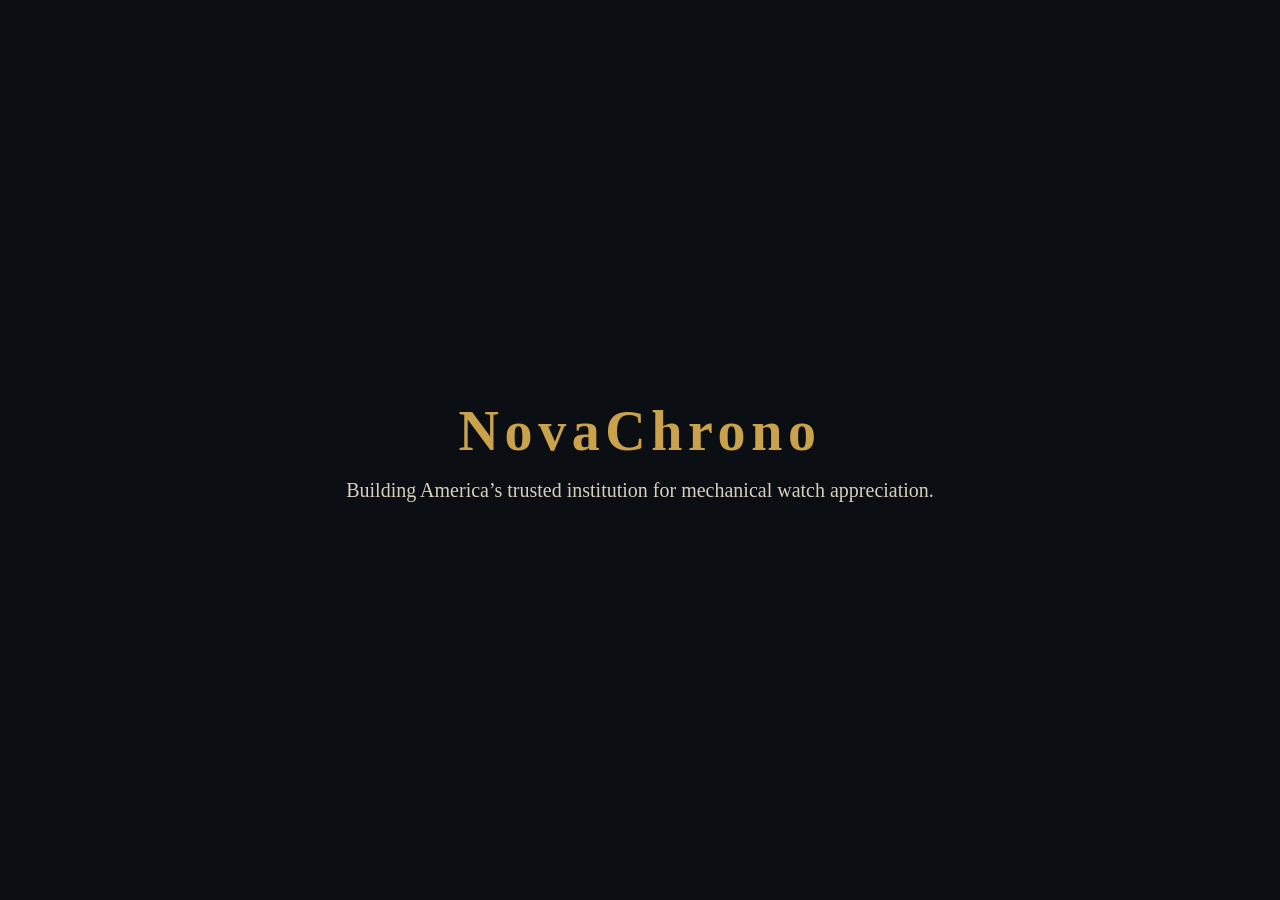
==== index.html @ e64972a2 "Add basic NovaChrono homepage" ====
<!DOCTYPE html>
<html lang="en">
<head>
  <meta charset="UTF-8">
  <meta name="viewport" content="width=device-width, initial-scale=1.0">
  <title>NovaChrono</title>
  <style>
    body {
      margin: 0;
      height: 100vh;
      display: flex;
      align-items: center;
      justify-content: center;
      background-color: #0b0e12;
      color: #f2e9dc;
      font-family: Georgia, 'Times New Roman', serif;
      text-align: center;
    }

    .container {
      padding: 2rem;
    }

    h1 {
      font-size: 3.5rem;
      letter-spacing: 0.1em;
      margin: 0 0 1rem 0;
      color: #c9a24b;
    }

    p {
      font-size: 1.25rem;
      color: #d9cfbf;
      margin: 0;
    }
  </style>
</head>
<body>
  <div class="container">
    <h1>NovaChrono</h1>
    <p>Building America&rsquo;s trusted institution for mechanical watch appreciation.</p>
  </div>
</body>
</html>
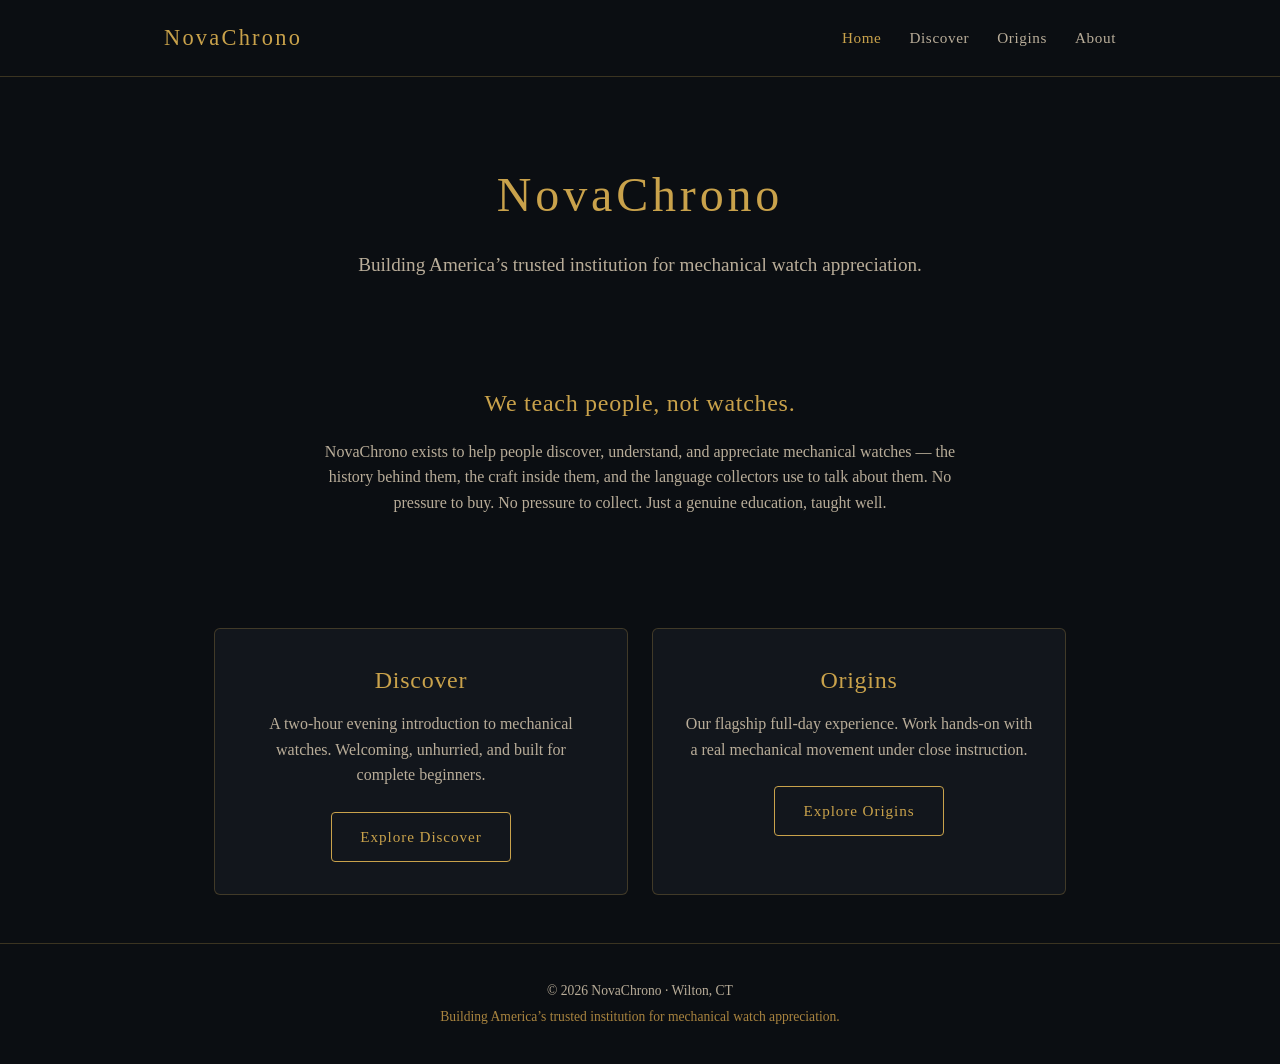
==== commit 18200f23: "Expand into multi-page site: Discover, Origins, About, Book pages with shared nav/footer" ====
--- a/index.html
+++ b/index.html
@@ -4,41 +4,60 @@
   <meta charset="UTF-8">
   <meta name="viewport" content="width=device-width, initial-scale=1.0">
   <title>NovaChrono</title>
-  <style>
-    body {
-      margin: 0;
-      height: 100vh;
-      display: flex;
-      align-items: center;
-      justify-content: center;
-      background-color: #0b0e12;
-      color: #f2e9dc;
-      font-family: Georgia, 'Times New Roman', serif;
-      text-align: center;
-    }
-
-    .container {
-      padding: 2rem;
-    }
-
-    h1 {
-      font-size: 3.5rem;
-      letter-spacing: 0.1em;
-      margin: 0 0 1rem 0;
-      color: #c9a24b;
-    }
-
-    p {
-      font-size: 1.25rem;
-      color: #d9cfbf;
-      margin: 0;
-    }
-  </style>
+  <link rel="stylesheet" href="styles.css">
 </head>
 <body>
-  <div class="container">
-    <h1>NovaChrono</h1>
-    <p>Building America&rsquo;s trusted institution for mechanical watch appreciation.</p>
-  </div>
+
+  <header class="site-header">
+    <div class="container nav-wrap">
+      <a href="index.html" class="logo">NovaChrono</a>
+      <nav class="site-nav">
+        <a href="index.html" class="active">Home</a>
+        <a href="discover.html">Discover</a>
+        <a href="origins.html">Origins</a>
+        <a href="about.html">About</a>
+      </nav>
+    </div>
+  </header>
+
+  <main>
+    <div class="hero">
+      <h1>NovaChrono</h1>
+      <p class="tagline">Building America&rsquo;s trusted institution for mechanical watch appreciation.</p>
+    </div>
+
+    <section class="section-narrow">
+      <h2>We teach people, not watches.</h2>
+      <p>
+        NovaChrono exists to help people discover, understand, and appreciate mechanical
+        watches &mdash; the history behind them, the craft inside them, and the language
+        collectors use to talk about them. No pressure to buy. No pressure to collect.
+        Just a genuine education, taught well.
+      </p>
+    </section>
+
+    <section>
+      <div class="card-grid">
+        <div class="card">
+          <h3>Discover</h3>
+          <p>A two-hour evening introduction to mechanical watches. Welcoming, unhurried, and built for complete beginners.</p>
+          <a href="discover.html" class="btn">Explore Discover</a>
+        </div>
+        <div class="card">
+          <h3>Origins</h3>
+          <p>Our flagship full-day experience. Work hands-on with a real mechanical movement under close instruction.</p>
+          <a href="origins.html" class="btn">Explore Origins</a>
+        </div>
+      </div>
+    </section>
+  </main>
+
+  <footer class="site-footer">
+    <div class="container">
+      <p>&copy; 2026 NovaChrono &middot; Wilton, CT</p>
+      <p class="footer-tagline">Building America&rsquo;s trusted institution for mechanical watch appreciation.</p>
+    </div>
+  </footer>
+
 </body>
 </html>
--- a/styles.css
+++ b/styles.css
@@ -0,0 +1,282 @@
+/* NovaChrono — shared styles */
+
+:root {
+  --bg: #0b0e12;
+  --bg-panel: #12161c;
+  --bg-panel-alt: #161b22;
+  --text: #f2e9dc;
+  --text-muted: #b9ad99;
+  --gold: #c9a24b;
+  --gold-soft: #a9843f;
+  --border: rgba(201, 162, 75, 0.25);
+}
+
+* {
+  box-sizing: border-box;
+}
+
+html, body {
+  margin: 0;
+  padding: 0;
+}
+
+body {
+  background-color: var(--bg);
+  color: var(--text);
+  font-family: Georgia, 'Times New Roman', serif;
+  line-height: 1.6;
+  display: flex;
+  flex-direction: column;
+  min-height: 100vh;
+}
+
+.container {
+  width: 100%;
+  max-width: 1000px;
+  margin: 0 auto;
+  padding: 0 1.5rem;
+}
+
+a {
+  color: var(--gold);
+  text-decoration: none;
+}
+
+a:hover {
+  color: var(--text);
+}
+
+h1, h2, h3 {
+  color: var(--gold);
+  font-weight: normal;
+  letter-spacing: 0.03em;
+  margin: 0 0 1rem 0;
+}
+
+p {
+  color: var(--text-muted);
+  margin: 0 0 1rem 0;
+}
+
+/* Header / Nav */
+
+.site-header {
+  border-bottom: 1px solid var(--border);
+}
+
+.nav-wrap {
+  display: flex;
+  align-items: center;
+  justify-content: space-between;
+  flex-wrap: wrap;
+  gap: 1rem;
+  padding: 1.25rem 1.5rem;
+}
+
+.logo {
+  font-size: 1.4rem;
+  letter-spacing: 0.1em;
+  color: var(--gold);
+}
+
+.logo:hover {
+  color: var(--gold);
+  opacity: 0.85;
+}
+
+.site-nav {
+  display: flex;
+  gap: 1.75rem;
+  flex-wrap: wrap;
+}
+
+.site-nav a {
+  color: var(--text-muted);
+  font-size: 0.95rem;
+  letter-spacing: 0.04em;
+}
+
+.site-nav a:hover,
+.site-nav a.active {
+  color: var(--gold);
+}
+
+/* Main content */
+
+main {
+  flex: 1;
+}
+
+.hero {
+  text-align: center;
+  padding: 5rem 1.5rem 3.5rem 1.5rem;
+}
+
+.hero h1 {
+  font-size: 3rem;
+  letter-spacing: 0.08em;
+}
+
+.hero .tagline {
+  font-size: 1.2rem;
+  max-width: 640px;
+  margin: 0 auto;
+}
+
+.page-hero {
+  text-align: center;
+  padding: 4rem 1.5rem 2.5rem 1.5rem;
+  border-bottom: 1px solid var(--border);
+}
+
+.page-hero h1 {
+  font-size: 2.5rem;
+}
+
+.page-hero .subtitle {
+  font-size: 1.15rem;
+  max-width: 620px;
+  margin: 0 auto;
+  color: var(--text-muted);
+}
+
+section {
+  padding: 3rem 1.5rem;
+}
+
+.section-narrow {
+  max-width: 700px;
+  margin: 0 auto;
+}
+
+.section-narrow h2 {
+  text-align: center;
+}
+
+.section-narrow > p {
+  text-align: center;
+}
+
+/* Cards */
+
+.card-grid {
+  display: grid;
+  grid-template-columns: 1fr 1fr;
+  gap: 1.5rem;
+  max-width: 900px;
+  margin: 0 auto;
+  padding: 0 1.5rem;
+}
+
+.card {
+  background-color: var(--bg-panel);
+  border: 1px solid var(--border);
+  border-radius: 6px;
+  padding: 2rem;
+  text-align: center;
+  transition: border-color 0.2s ease;
+}
+
+.card:hover {
+  border-color: var(--gold-soft);
+}
+
+.card h3 {
+  font-size: 1.5rem;
+  margin-bottom: 0.75rem;
+}
+
+.card p {
+  margin-bottom: 1.5rem;
+}
+
+/* Buttons */
+
+.btn {
+  display: inline-block;
+  border: 1px solid var(--gold);
+  color: var(--gold);
+  padding: 0.75rem 1.75rem;
+  border-radius: 4px;
+  font-size: 0.95rem;
+  letter-spacing: 0.06em;
+}
+
+.btn:hover {
+  background-color: var(--gold);
+  color: var(--bg);
+}
+
+/* Experience detail pages */
+
+.detail-grid {
+  display: grid;
+  grid-template-columns: repeat(4, 1fr);
+  gap: 1rem;
+  max-width: 800px;
+  margin: 2.5rem auto;
+  padding: 0 1.5rem;
+  text-align: center;
+}
+
+.detail-item .label {
+  display: block;
+  font-size: 0.8rem;
+  letter-spacing: 0.08em;
+  text-transform: uppercase;
+  color: var(--text-muted);
+  margin-bottom: 0.35rem;
+}
+
+.detail-item .value {
+  color: var(--gold);
+  font-size: 1.1rem;
+}
+
+.cta-row {
+  text-align: center;
+  padding: 1rem 1.5rem 3.5rem 1.5rem;
+}
+
+/* Footer */
+
+.site-footer {
+  border-top: 1px solid var(--border);
+  padding: 2rem 1.5rem;
+  text-align: center;
+}
+
+.site-footer p {
+  margin: 0.25rem 0;
+  font-size: 0.85rem;
+  color: var(--text-muted);
+}
+
+.site-footer .footer-tagline {
+  color: var(--gold-soft);
+}
+
+/* Responsive */
+
+@media (max-width: 640px) {
+  .hero h1 {
+    font-size: 2.25rem;
+  }
+
+  .page-hero h1 {
+    font-size: 2rem;
+  }
+
+  .card-grid {
+    grid-template-columns: 1fr;
+  }
+
+  .detail-grid {
+    grid-template-columns: 1fr 1fr;
+  }
+
+  .nav-wrap {
+    justify-content: center;
+    text-align: center;
+  }
+}
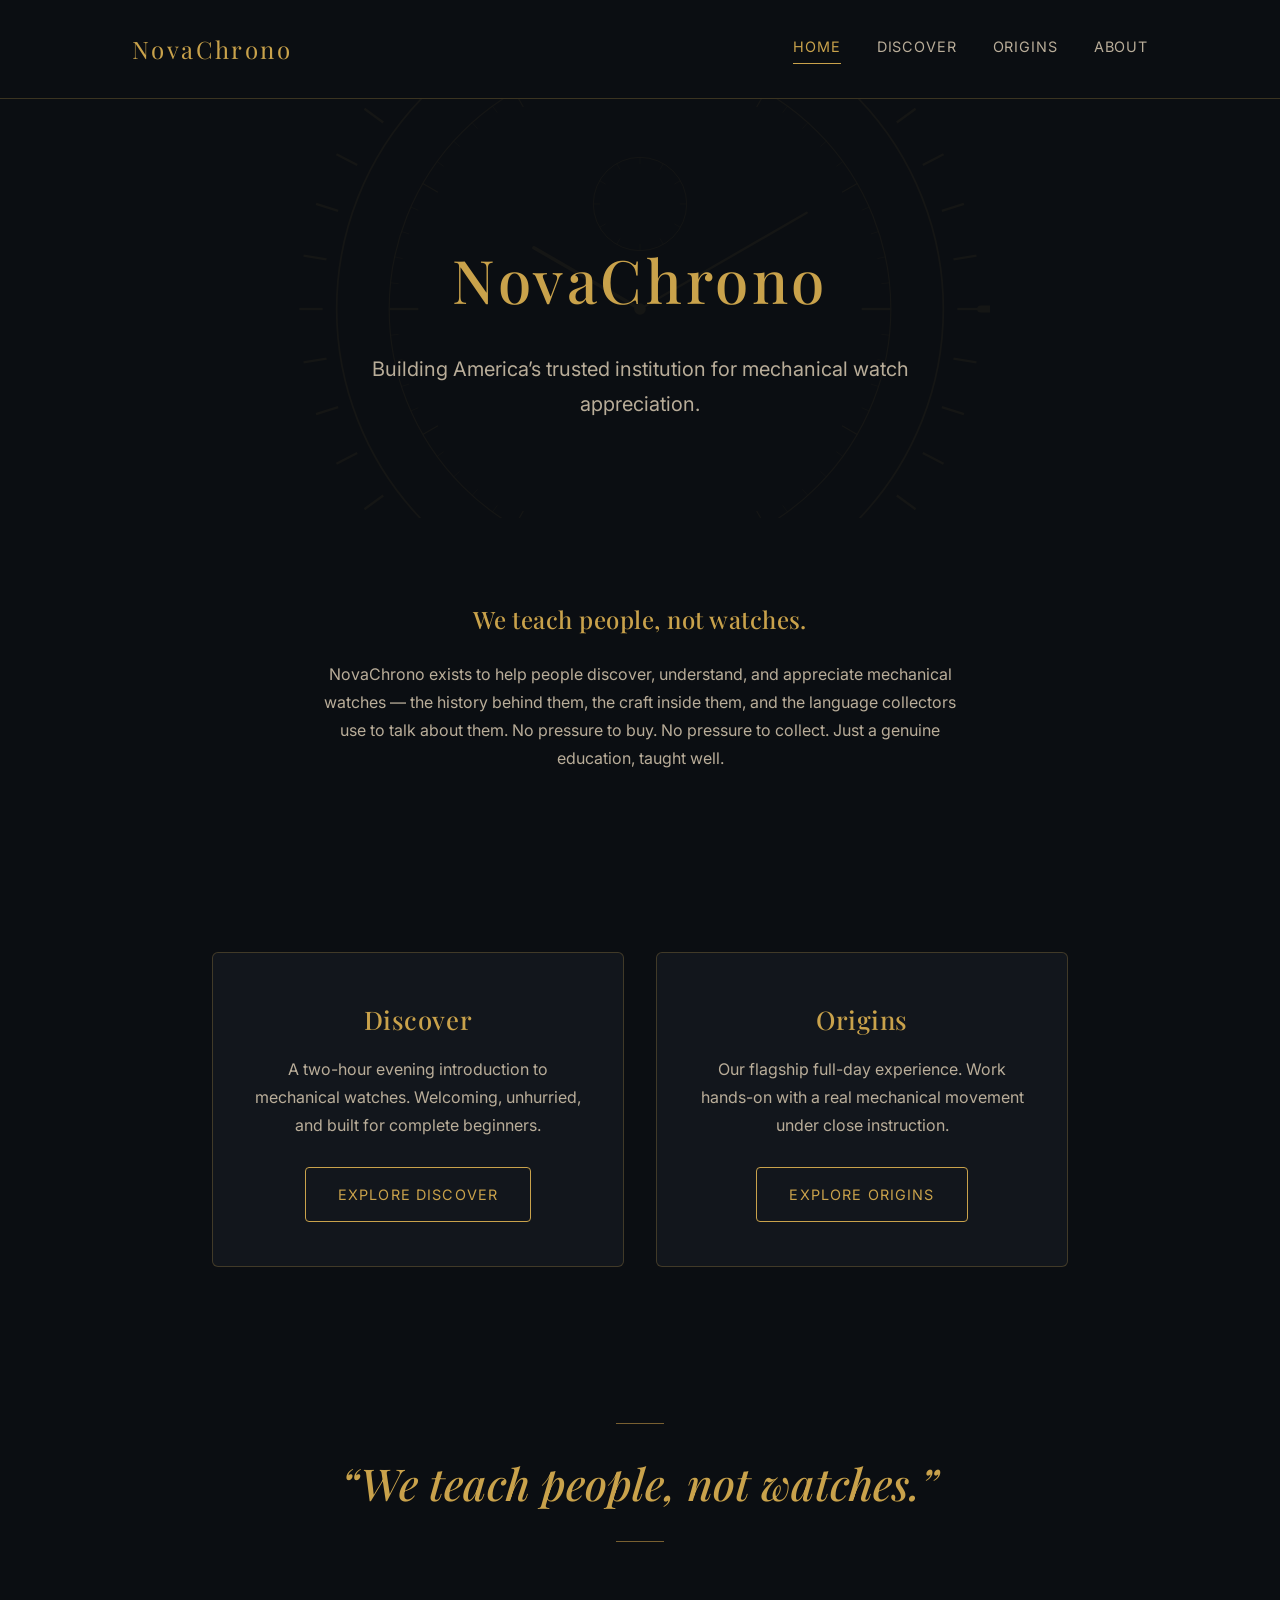
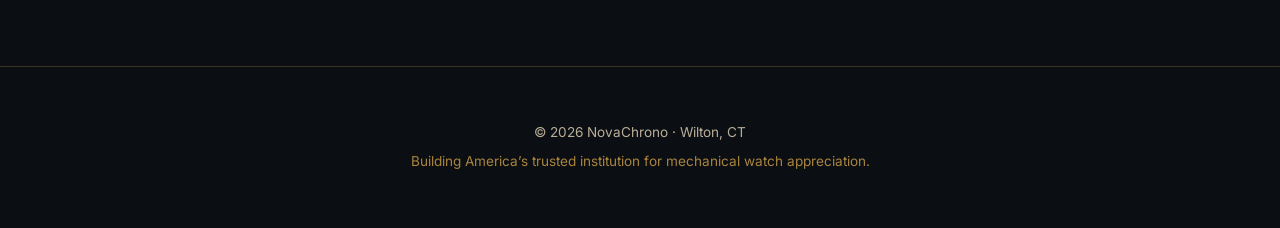
==== commit 5703895d: "Elevate visual design: Playfair/Inter fonts, generous spacing, hover animations, gold watch-motif he" ====
--- a/index.html
+++ b/index.html
@@ -3,7 +3,12 @@
 <head>
   <meta charset="UTF-8">
   <meta name="viewport" content="width=device-width, initial-scale=1.0">
-  <title>NovaChrono</title>
+  <title>NovaChrono | Mechanical Watch Education</title>
+  <meta name="description" content="NovaChrono is America's independent home for mechanical watch appreciation — welcoming, hands-on education for curious beginners and collectors alike.">
+  <link rel="icon" type="image/svg+xml" href="favicon.svg">
+  <link rel="preconnect" href="https://fonts.googleapis.com">
+  <link rel="preconnect" href="https://fonts.gstatic.com" crossorigin>
+  <link href="https://fonts.googleapis.com/css2?family=Playfair+Display:wght@500;600;700&family=Inter:wght@400;500;600&display=swap" rel="stylesheet">
   <link rel="stylesheet" href="styles.css">
 </head>
 <body>
@@ -50,6 +55,10 @@
         </div>
       </div>
     </section>
+
+    <section class="pull-quote">
+      <blockquote>&ldquo;We teach people, not watches.&rdquo;</blockquote>
+    </section>
   </main>
 
   <footer class="site-footer">
--- a/styles.css
+++ b/styles.css
@@ -8,7 +8,10 @@
   --text-muted: #b9ad99;
   --gold: #c9a24b;
   --gold-soft: #a9843f;
+  --gold-bright: #ddb865;
   --border: rgba(201, 162, 75, 0.25);
+  --font-display: 'Playfair Display', Georgia, 'Times New Roman', serif;
+  --font-body: 'Inter', -apple-system, BlinkMacSystemFont, 'Segoe UI', sans-serif;
 }
 
 * {
@@ -23,8 +26,9 @@
 body {
   background-color: var(--bg);
   color: var(--text);
-  font-family: Georgia, 'Times New Roman', serif;
-  line-height: 1.6;
+  font-family: var(--font-body);
+  font-weight: 400;
+  line-height: 1.75;
   display: flex;
   flex-direction: column;
   min-height: 100vh;
@@ -32,14 +36,15 @@
 
 .container {
   width: 100%;
-  max-width: 1000px;
-  margin: 0 auto;
-  padding: 0 1.5rem;
+  max-width: 1080px;
+  margin: 0 auto;
+  padding: 0 2rem;
 }
 
 a {
   color: var(--gold);
   text-decoration: none;
+  transition: color 200ms ease;
 }
 
 a:hover {
@@ -47,15 +52,16 @@
 }
 
 h1, h2, h3 {
-  color: var(--gold);
-  font-weight: normal;
-  letter-spacing: 0.03em;
-  margin: 0 0 1rem 0;
+  font-family: var(--font-display);
+  color: var(--gold);
+  font-weight: 500;
+  letter-spacing: 0.02em;
+  margin: 0 0 1.25rem 0;
 }
 
 p {
   color: var(--text-muted);
-  margin: 0 0 1rem 0;
+  margin: 0 0 1.25rem 0;
 }
 
 /* Header / Nav */
@@ -69,31 +75,45 @@
   align-items: center;
   justify-content: space-between;
   flex-wrap: wrap;
-  gap: 1rem;
-  padding: 1.25rem 1.5rem;
+  gap: 1.25rem;
+  padding: 1.75rem 2rem;
 }
 
 .logo {
-  font-size: 1.4rem;
+  font-family: var(--font-display);
+  font-size: 1.5rem;
   letter-spacing: 0.1em;
   color: var(--gold);
 }
 
 .logo:hover {
-  color: var(--gold);
-  opacity: 0.85;
+  color: var(--gold-bright);
 }
 
 .site-nav {
   display: flex;
-  gap: 1.75rem;
+  gap: 2.25rem;
   flex-wrap: wrap;
 }
 
 .site-nav a {
   color: var(--text-muted);
-  font-size: 0.95rem;
-  letter-spacing: 0.04em;
+  font-size: 0.9rem;
+  letter-spacing: 0.06em;
+  text-transform: uppercase;
+  position: relative;
+  padding-bottom: 0.25rem;
+}
+
+.site-nav a::after {
+  content: "";
+  position: absolute;
+  left: 0;
+  right: 100%;
+  bottom: 0;
+  height: 1px;
+  background-color: var(--gold);
+  transition: right 200ms ease;
 }
 
 .site-nav a:hover,
@@ -101,6 +121,11 @@
   color: var(--gold);
 }
 
+.site-nav a:hover::after,
+.site-nav a.active::after {
+  right: 0;
+}
+
 /* Main content */
 
 main {
@@ -108,29 +133,57 @@
 }
 
 .hero {
-  text-align: center;
-  padding: 5rem 1.5rem 3.5rem 1.5rem;
+  position: relative;
+  text-align: center;
+  padding: 8rem 2rem 6rem 2rem;
+  overflow: hidden;
+}
+
+.hero::before,
+.page-hero::before {
+  content: "";
+  position: absolute;
+  top: 50%;
+  left: 50%;
+  width: 700px;
+  height: 700px;
+  transform: translate(-50%, -50%);
+  background-image: url('watch-motif.svg');
+  background-repeat: no-repeat;
+  background-position: center;
+  background-size: contain;
+  opacity: 0.05;
+  pointer-events: none;
+  z-index: 0;
+}
+
+.hero > *,
+.page-hero > * {
+  position: relative;
+  z-index: 1;
 }
 
 .hero h1 {
-  font-size: 3rem;
-  letter-spacing: 0.08em;
+  font-size: 3.75rem;
+  letter-spacing: 0.06em;
 }
 
 .hero .tagline {
-  font-size: 1.2rem;
+  font-size: 1.25rem;
   max-width: 640px;
   margin: 0 auto;
 }
 
 .page-hero {
-  text-align: center;
-  padding: 4rem 1.5rem 2.5rem 1.5rem;
+  position: relative;
+  text-align: center;
+  padding: 6.5rem 2rem 4rem 2rem;
   border-bottom: 1px solid var(--border);
+  overflow: hidden;
 }
 
 .page-hero h1 {
-  font-size: 2.5rem;
+  font-size: 2.75rem;
 }
 
 .page-hero .subtitle {
@@ -141,11 +194,11 @@
 }
 
 section {
-  padding: 3rem 1.5rem;
+  padding: 5rem 2rem;
 }
 
 .section-narrow {
-  max-width: 700px;
+  max-width: 720px;
   margin: 0 auto;
 }
 
@@ -155,6 +208,36 @@
 
 .section-narrow > p {
   text-align: center;
+}
+
+/* Pull quote */
+
+.pull-quote {
+  padding: 3rem 2rem 6rem 2rem;
+  text-align: center;
+}
+
+.pull-quote blockquote {
+  max-width: 780px;
+  margin: 0 auto;
+  font-family: var(--font-display);
+  font-style: italic;
+  font-weight: 500;
+  font-size: clamp(1.75rem, 4vw, 2.75rem);
+  line-height: 1.4;
+  color: var(--gold);
+  position: relative;
+}
+
+.pull-quote blockquote::before,
+.pull-quote blockquote::after {
+  content: "";
+  display: block;
+  width: 48px;
+  height: 1px;
+  background-color: var(--gold-soft);
+  margin: 1.75rem auto;
+  opacity: 0.7;
 }
 
 /* Cards */
@@ -162,32 +245,34 @@
 .card-grid {
   display: grid;
   grid-template-columns: 1fr 1fr;
-  gap: 1.5rem;
-  max-width: 900px;
-  margin: 0 auto;
-  padding: 0 1.5rem;
+  gap: 2rem;
+  max-width: 920px;
+  margin: 0 auto;
+  padding: 0 2rem;
 }
 
 .card {
   background-color: var(--bg-panel);
   border: 1px solid var(--border);
   border-radius: 6px;
-  padding: 2rem;
-  text-align: center;
-  transition: border-color 0.2s ease;
+  padding: 2.75rem 2.25rem;
+  text-align: center;
+  transition: border-color 200ms ease, transform 200ms ease, box-shadow 200ms ease;
 }
 
 .card:hover {
   border-color: var(--gold-soft);
+  transform: translateY(-4px);
+  box-shadow: 0 12px 30px rgba(0, 0, 0, 0.35), 0 0 24px rgba(201, 162, 75, 0.12);
 }
 
 .card h3 {
-  font-size: 1.5rem;
-  margin-bottom: 0.75rem;
+  font-size: 1.6rem;
+  margin-bottom: 0.85rem;
 }
 
 .card p {
-  margin-bottom: 1.5rem;
+  margin-bottom: 1.75rem;
 }
 
 /* Buttons */
@@ -196,15 +281,19 @@
   display: inline-block;
   border: 1px solid var(--gold);
   color: var(--gold);
-  padding: 0.75rem 1.75rem;
+  padding: 0.85rem 2rem;
   border-radius: 4px;
-  font-size: 0.95rem;
-  letter-spacing: 0.06em;
+  font-size: 0.9rem;
+  letter-spacing: 0.08em;
+  text-transform: uppercase;
+  transition: background-color 200ms ease, color 200ms ease, transform 200ms ease, box-shadow 200ms ease;
 }
 
 .btn:hover {
   background-color: var(--gold);
   color: var(--bg);
+  transform: translateY(-2px);
+  box-shadow: 0 8px 20px rgba(201, 162, 75, 0.3);
 }
 
 /* Experience detail pages */
@@ -212,42 +301,43 @@
 .detail-grid {
   display: grid;
   grid-template-columns: repeat(4, 1fr);
-  gap: 1rem;
-  max-width: 800px;
-  margin: 2.5rem auto;
-  padding: 0 1.5rem;
+  gap: 1.5rem;
+  max-width: 840px;
+  margin: 3.5rem auto;
+  padding: 0 2rem;
   text-align: center;
 }
 
 .detail-item .label {
   display: block;
-  font-size: 0.8rem;
-  letter-spacing: 0.08em;
+  font-size: 0.75rem;
+  letter-spacing: 0.1em;
   text-transform: uppercase;
   color: var(--text-muted);
-  margin-bottom: 0.35rem;
+  margin-bottom: 0.5rem;
 }
 
 .detail-item .value {
-  color: var(--gold);
-  font-size: 1.1rem;
+  font-family: var(--font-display);
+  color: var(--gold);
+  font-size: 1.2rem;
 }
 
 .cta-row {
   text-align: center;
-  padding: 1rem 1.5rem 3.5rem 1.5rem;
+  padding: 1.5rem 2rem 5rem 2rem;
 }
 
 /* Footer */
 
 .site-footer {
   border-top: 1px solid var(--border);
-  padding: 2rem 1.5rem;
+  padding: 3rem 2rem;
   text-align: center;
 }
 
 .site-footer p {
-  margin: 0.25rem 0;
+  margin: 0.35rem 0;
   font-size: 0.85rem;
   color: var(--text-muted);
 }
@@ -259,12 +349,24 @@
 /* Responsive */
 
 @media (max-width: 640px) {
+  .hero {
+    padding: 5.5rem 1.5rem 4rem 1.5rem;
+  }
+
   .hero h1 {
-    font-size: 2.25rem;
+    font-size: 2.5rem;
+  }
+
+  .page-hero {
+    padding: 4.5rem 1.5rem 3rem 1.5rem;
   }
 
   .page-hero h1 {
-    font-size: 2rem;
+    font-size: 2.1rem;
+  }
+
+  section {
+    padding: 3.5rem 1.5rem;
   }
 
   .card-grid {
@@ -279,4 +381,8 @@
     justify-content: center;
     text-align: center;
   }
-}
+
+  .pull-quote blockquote {
+    font-size: 1.5rem;
+  }
+}
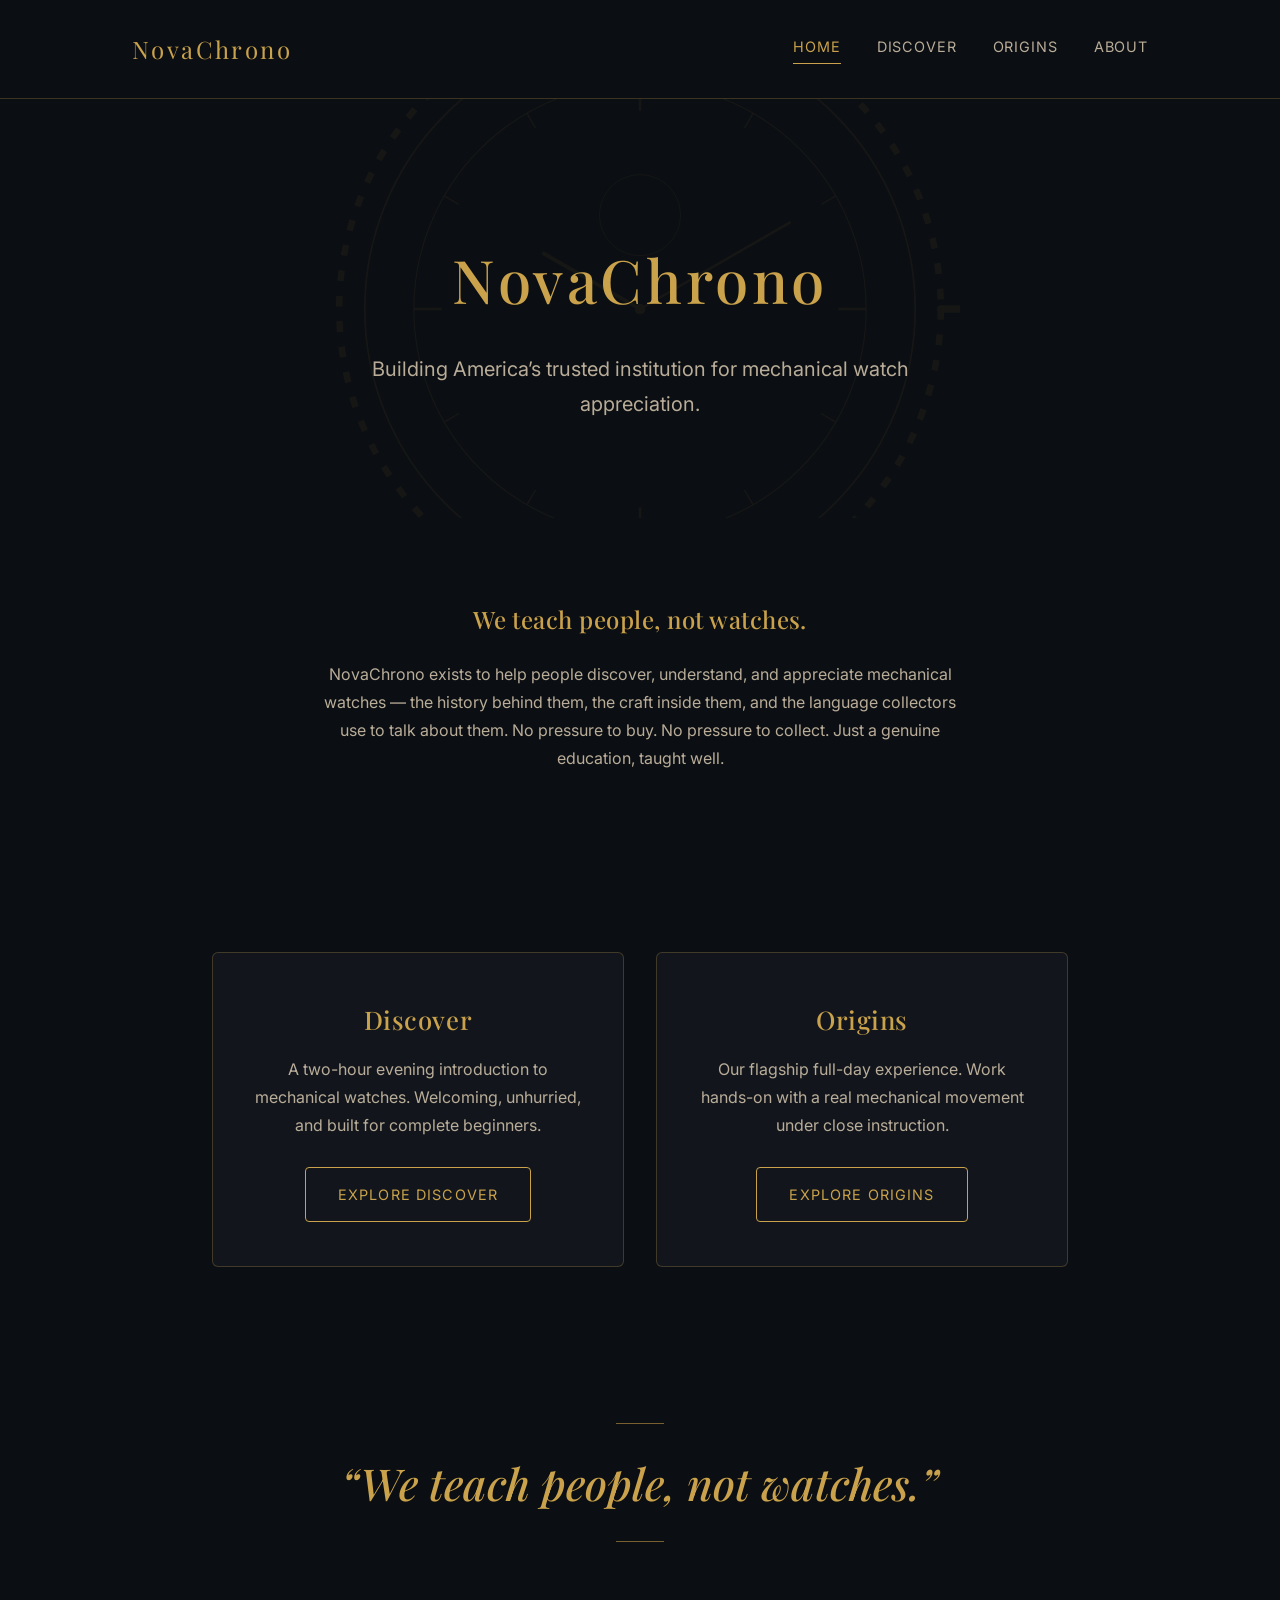
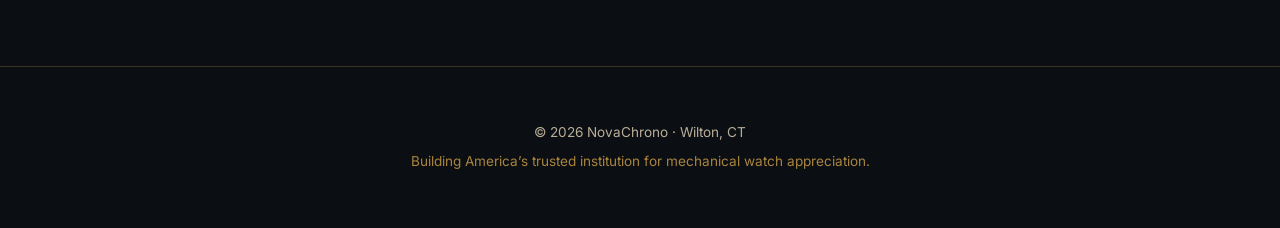
==== commit 93c2975a: "Inline the watch-motif SVG directly in each page's hero markup Replaces the CSS background-image ref" ====
--- a/index.html
+++ b/index.html
@@ -27,6 +27,28 @@
 
   <main>
     <div class="hero">
+      <svg class="hero-motif" viewBox="0 0 600 600" aria-hidden="true" focusable="false">
+        <circle cx="300" cy="300" r="282" fill="none" stroke="currentColor" stroke-width="6" stroke-dasharray="10 14"/>
+        <circle cx="300" cy="300" r="258" fill="none" stroke="currentColor" stroke-width="1.5"/>
+        <circle cx="300" cy="300" r="212" fill="none" stroke="currentColor" stroke-width="1"/>
+        <line x1="300" y1="114" x2="300" y2="88" stroke="currentColor" stroke-width="2.5"/>
+        <line x1="398" y1="130.3" x2="406" y2="116.4" stroke="currentColor" stroke-width="1.25"/>
+        <line x1="469.7" y1="202" x2="483.6" y2="194" stroke="currentColor" stroke-width="1.25"/>
+        <line x1="486" y1="300" x2="512" y2="300" stroke="currentColor" stroke-width="2.5"/>
+        <line x1="469.7" y1="398" x2="483.6" y2="406" stroke="currentColor" stroke-width="1.25"/>
+        <line x1="398" y1="469.7" x2="406" y2="483.6" stroke="currentColor" stroke-width="1.25"/>
+        <line x1="300" y1="486" x2="300" y2="512" stroke="currentColor" stroke-width="2.5"/>
+        <line x1="202" y1="469.7" x2="194" y2="483.6" stroke="currentColor" stroke-width="1.25"/>
+        <line x1="130.3" y1="398" x2="116.4" y2="406" stroke="currentColor" stroke-width="1.25"/>
+        <line x1="114" y1="300" x2="88" y2="300" stroke="currentColor" stroke-width="2.5"/>
+        <line x1="130.3" y1="202" x2="116.4" y2="194" stroke="currentColor" stroke-width="1.25"/>
+        <line x1="202" y1="130.3" x2="194" y2="116.4" stroke="currentColor" stroke-width="1.25"/>
+        <circle cx="300" cy="212" r="38" fill="none" stroke="currentColor" stroke-width="0.75"/>
+        <line x1="300" y1="300" x2="209.9" y2="248" stroke="currentColor" stroke-width="3.5" stroke-linecap="round"/>
+        <line x1="300" y1="300" x2="440.3" y2="219" stroke="currentColor" stroke-width="2.25" stroke-linecap="round"/>
+        <circle cx="300" cy="300" r="5" fill="currentColor"/>
+        <line x1="582" y1="300" x2="600" y2="300" stroke="currentColor" stroke-width="7" stroke-linecap="round"/>
+      </svg>
       <h1>NovaChrono</h1>
       <p class="tagline">Building America&rsquo;s trusted institution for mechanical watch appreciation.</p>
     </div>
--- a/styles.css
+++ b/styles.css
@@ -139,26 +139,23 @@
   overflow: hidden;
 }
 
-.hero::before,
-.page-hero::before {
-  content: "";
+.hero-motif,
+.page-hero-motif {
   position: absolute;
   top: 50%;
   left: 50%;
-  width: 700px;
-  height: 700px;
+  width: 640px;
+  height: 640px;
+  max-width: 90vw;
   transform: translate(-50%, -50%);
-  background-image: url('watch-motif.svg');
-  background-repeat: no-repeat;
-  background-position: center;
-  background-size: contain;
-  opacity: 0.05;
+  color: var(--gold);
+  opacity: 0.06;
   pointer-events: none;
   z-index: 0;
 }
 
-.hero > *,
-.page-hero > * {
+.hero > *:not(svg),
+.page-hero > *:not(svg) {
   position: relative;
   z-index: 1;
 }
